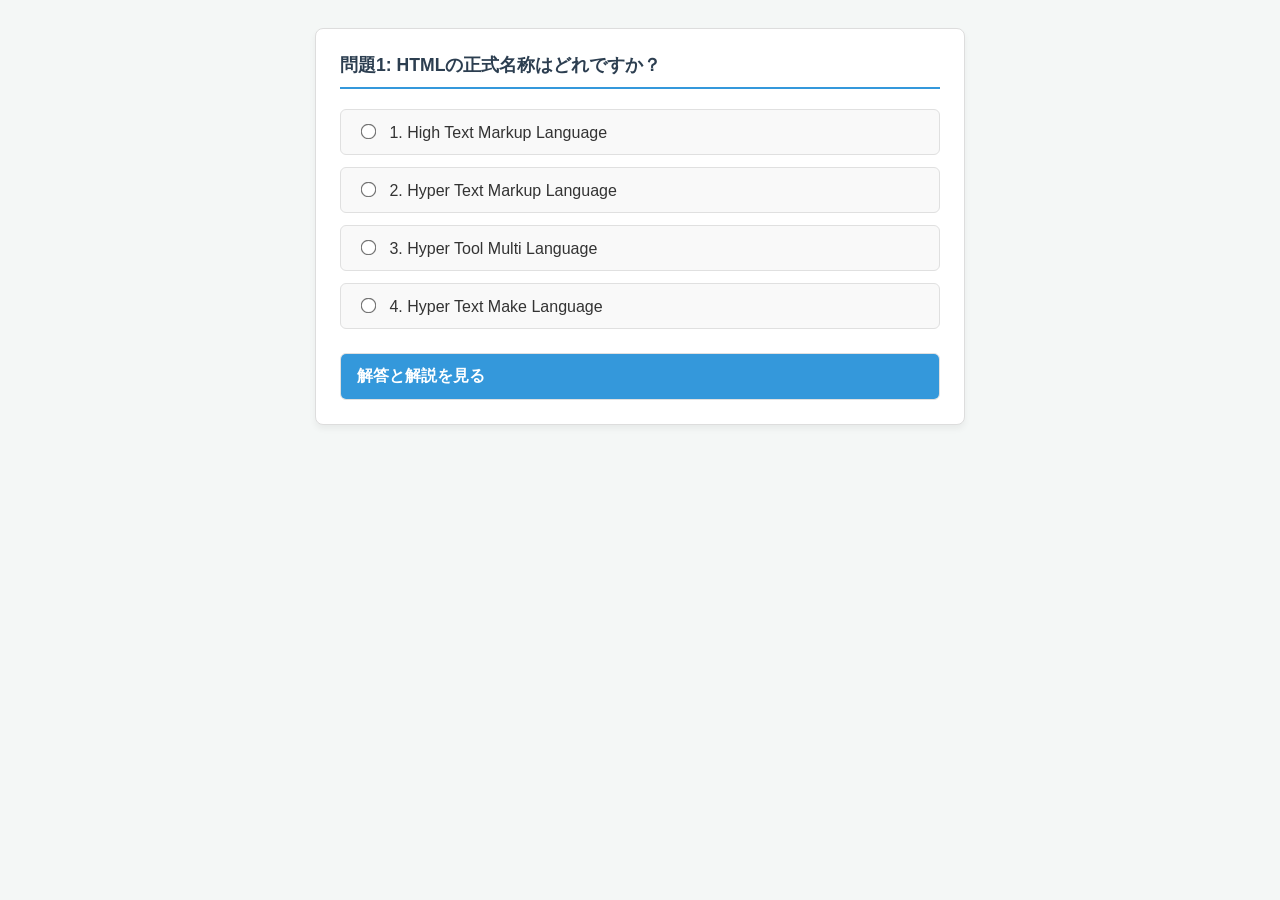
==== fe_proj/question00.html @ 0c220133 "Initial commit" ====
<!doctype html>
<html lang="ja">
    <head>
        <meta charset="UTF-8" />
        <title>HTML/CSS 4択問題</title>
        <link rel="stylesheet" href="style.css" />
    </head>
    <body>
        <div class="quiz-container">
            <h3 class="quiz-question">問題1: HTMLの正式名称はどれですか？</h3>

            <form class="quiz-options">
                <label>
                    <input type="radio" name="q1" value="1" /> 1. High Text
                    Markup Language
                </label>
                <label>
                    <input type="radio" name="q1" value="2" /> 2. Hyper Text
                    Markup Language
                </label>
                <label>
                    <input type="radio" name="q1" value="3" /> 3. Hyper Tool
                    Multi Language
                </label>
                <label>
                    <input type="radio" name="q1" value="4" /> 4. Hyper Text
                    Make Language
                </label>
            </form>

            <details class="quiz-answer">
                <summary>解答と解説を見る</summary>
                <div class="answer-content">
                    <p class="correct-answer">
                        <strong>正解：2. Hyper Text Markup Language</strong>
                    </p>
                    <p class="explanation">
                        <strong>解説：</strong><br />
                        HTMLは「Hyper Text Markup
                        Language（ハイパーテキスト・マークアップ・ランゲージ）」の略です。Webページの構造を作成するための言語として使用されます。
                    </p>
                </div>
            </details>
        </div>
    </body>
</html>
---- fe_proj/style.css ----
/* 全体のフォント設定 */
body {
    font-family:
        "Helvetica Neue", Arial, "Hiragino Kaku Gothic ProN", "Hiragino Sans",
        Meiryo, sans-serif;
    color: #333;
    padding: 20px;
    background-color: #f4f7f6;
}

/* 問題の枠組み */
.quiz-container {
    background-color: #ffffff;
    border: 1px solid #ddd;
    border-radius: 8px;
    padding: 24px;
    max-width: 600px;
    margin: 0 auto 24px auto;
    box-shadow: 0 4px 6px rgba(0, 0, 0, 0.05);
}

/* 問題文 */
.quiz-question {
    margin-top: 0;
    font-size: 1.1rem;
    color: #2c3e50;
    border-bottom: 2px solid #3498db;
    padding-bottom: 10px;
    margin-bottom: 20px;
}

/* 選択肢のレイアウト */
.quiz-options {
    display: flex;
    flex-direction: column;
    gap: 12px; /* 選択肢同士の隙間 */
    margin-bottom: 24px;
}

/* 選択肢のラベル（クリックしやすくする） */
.quiz-options label {
    display: block;
    padding: 12px 16px;
    background-color: #f9f9f9;
    border: 1px solid #e0e0e0;
    border-radius: 6px;
    cursor: pointer;
    transition: all 0.2s ease;
}

/* マウスを乗せた時の効果 */
.quiz-options label:hover {
    background-color: #eef5fa;
    border-color: #3498db;
}

/* ラジオボタン自体の余白調整 */
.quiz-options input[type="radio"] {
    margin-right: 10px;
    transform: scale(1.2); /* 少し大きくして押しやすく */
}

/* 解答・解説の開閉部分 */
.quiz-answer {
    background-color: #fcfcfc;
    border: 1px solid #e0e0e0;
    border-radius: 6px;
    overflow: hidden;
}

/* 「解答と解説を見る」のテキスト部分 */
.quiz-answer summary {
    padding: 12px 16px;
    font-weight: bold;
    color: #ffffff;
    background-color: #3498db;
    cursor: pointer;
    list-style: none; /* デフォルトの三角形を消す（一部ブラウザ用） */
}

/* デフォルトの三角形を消す（Safari等用） */
.quiz-answer summary::-webkit-details-marker {
    display: none;
}

/* 開いたときの解説の中身 */
.answer-content {
    padding: 16px;
    border-top: 1px solid #e0e0e0;
}

.correct-answer {
    color: #e74c3c;
    font-size: 1.1rem;
    margin-top: 0;
}

.explanation {
    margin-bottom: 0;
    line-height: 1.6;
}
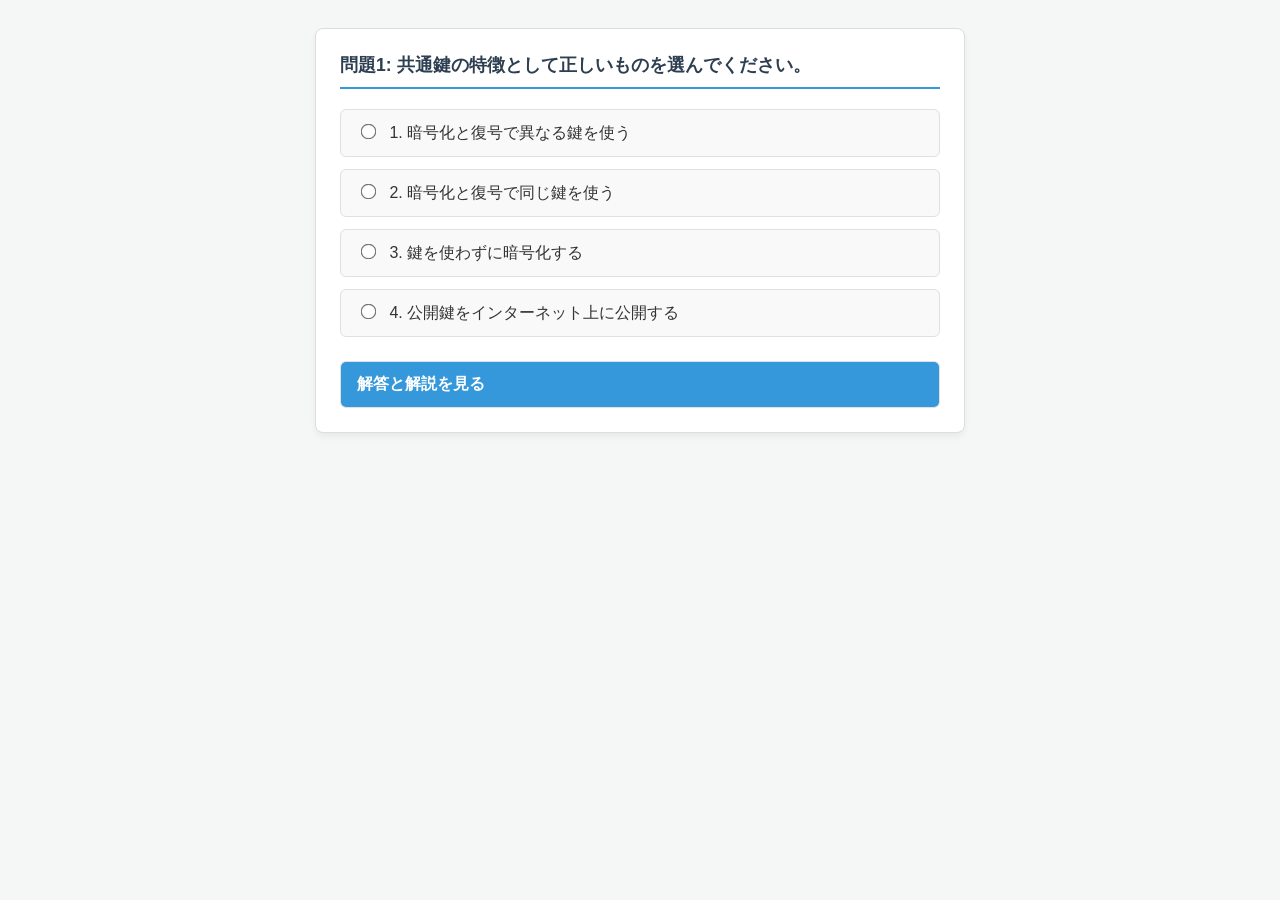
==== commit 73d11bf5: "問題１と３" ====
--- a/fe_proj/question00.html
+++ b/fe_proj/question00.html
@@ -7,24 +7,20 @@
     </head>
     <body>
         <div class="quiz-container">
-            <h3 class="quiz-question">問題1: HTMLの正式名称はどれですか？</h3>
+            <h3 class="quiz-question">問題1: 共通鍵の特徴として正しいものを選んでください。</h3>
 
             <form class="quiz-options">
                 <label>
-                    <input type="radio" name="q1" value="1" /> 1. High Text
-                    Markup Language
+                    <input type="radio" name="q1" value="1" /> 1. 暗号化と復号で異なる鍵を使う
                 </label>
                 <label>
-                    <input type="radio" name="q1" value="2" /> 2. Hyper Text
-                    Markup Language
+                    <input type="radio" name="q1" value="2" /> 2. 暗号化と復号で同じ鍵を使う
                 </label>
                 <label>
-                    <input type="radio" name="q1" value="3" /> 3. Hyper Tool
-                    Multi Language
+                    <input type="radio" name="q1" value="3" /> 3. 鍵を使わずに暗号化する
                 </label>
                 <label>
-                    <input type="radio" name="q1" value="4" /> 4. Hyper Text
-                    Make Language
+                    <input type="radio" name="q1" value="4" /> 4. 公開鍵をインターネット上に公開する
                 </label>
             </form>
 
@@ -32,12 +28,11 @@
                 <summary>解答と解説を見る</summary>
                 <div class="answer-content">
                     <p class="correct-answer">
-                        <strong>正解：2. Hyper Text Markup Language</strong>
+                        <strong>正解：2. 暗号化と復号で同じ鍵を使う</strong>
                     </p>
                     <p class="explanation">
                         <strong>解説：</strong><br />
-                        HTMLは「Hyper Text Markup
-                        Language（ハイパーテキスト・マークアップ・ランゲージ）」の略です。Webページの構造を作成するための言語として使用されます。
+                        「暗号化と復号で同じ鍵を使う」という部分が、共通鍵暗号方式の最大の特徴です。
                     </p>
                 </div>
             </details>
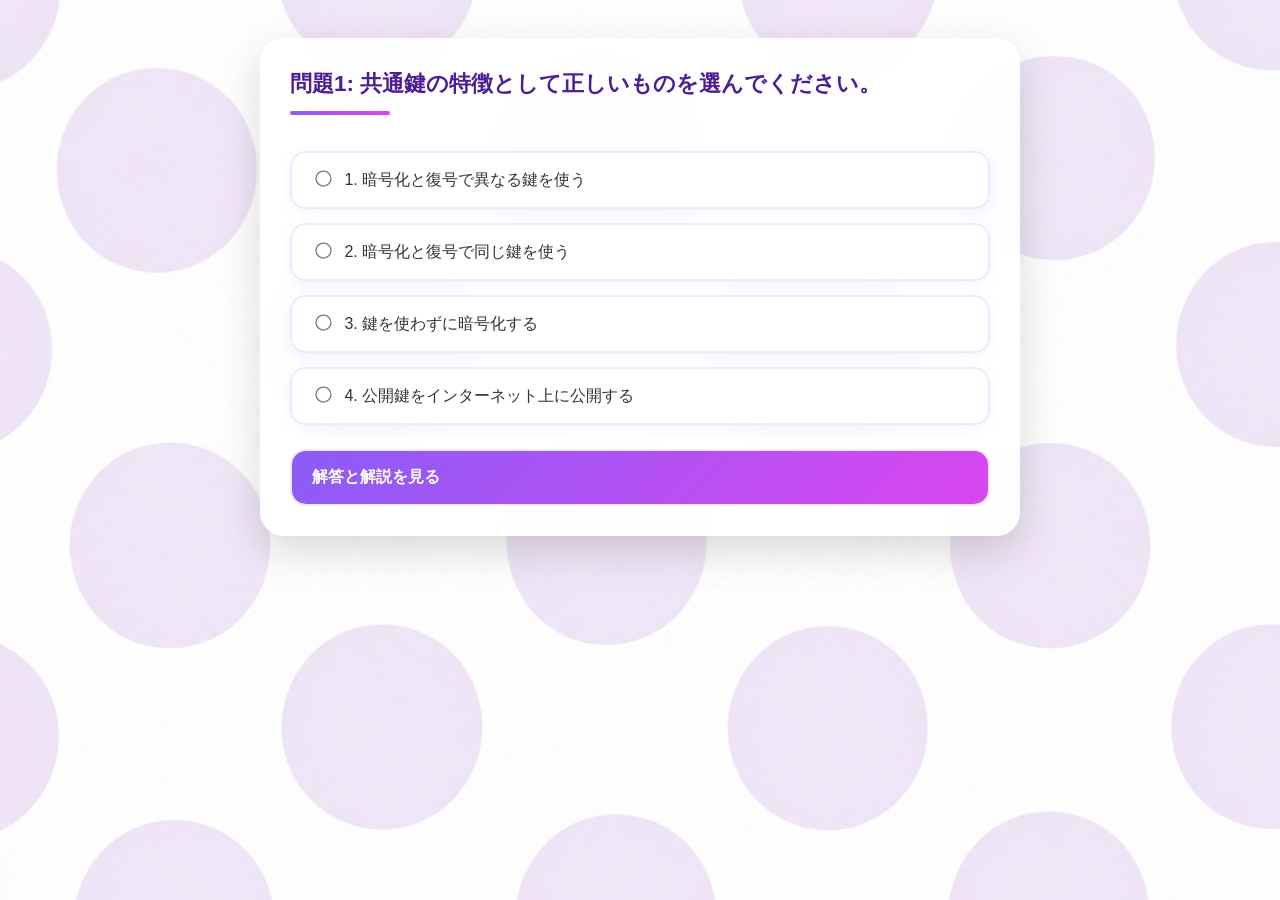
==== commit c01c492c: "indexとcssファイルの追加" ====
--- a/fe_proj/question00.html
+++ b/fe_proj/question00.html
@@ -32,7 +32,7 @@
                     </p>
                     <p class="explanation">
                         <strong>解説：</strong><br />
-                        「暗号化と復号で同じ鍵を使う」という部分が、共通鍵暗号方式の最大の特徴です。
+                        「暗号化と復号で同じ鍵を使う」という部分が、共通鍵暗号方式の最大の特徴です。しかし、暗号化に使用した鍵を手に入れることができたら、誰でも復号することができるという欠点があります。
                     </p>
                 </div>
             </details>
--- a/fe_proj/style.css
+++ b/fe_proj/style.css
@@ -1,101 +1,205 @@
-/* 全体のフォント設定 */
 body {
     font-family:
-        "Helvetica Neue", Arial, "Hiragino Kaku Gothic ProN", "Hiragino Sans",
-        Meiryo, sans-serif;
+        "Helvetica Neue",
+        Arial,
+        "Hiragino Kaku Gothic ProN",
+        "Hiragino Sans",
+        Meiryo,
+        sans-serif;
+
     color: #333;
-    padding: 20px;
-    background-color: #f4f7f6;
-}
-
-/* 問題の枠組み */
+
+    padding: 30px;
+
+    background-image: url("images/ChatGPT Image 2026年5月22日 13_41_34.png");
+    background-size: cover;
+    background-position: center;
+    background-repeat: no-repeat;
+    background-attachment: fixed;
+}
+
+/* 問題全体 */
 .quiz-container {
-    background-color: #ffffff;
-    border: 1px solid #ddd;
-    border-radius: 8px;
-    padding: 24px;
-    max-width: 600px;
-    margin: 0 auto 24px auto;
-    box-shadow: 0 4px 6px rgba(0, 0, 0, 0.05);
-}
-
-/* 問題文 */
+    background: rgba(255,255,255,0.88);
+
+    backdrop-filter: blur(10px);
+    -webkit-backdrop-filter: blur(10px);
+
+    border-radius: 24px;
+
+    padding: 30px;
+
+    max-width: 700px;
+
+    margin: 0 auto 30px auto;
+
+    box-shadow:
+        0 15px 40px rgba(0,0,0,0.15);
+
+    animation: fadeIn 0.6s ease;
+}
+
+/* 問題タイトル */
 .quiz-question {
     margin-top: 0;
-    font-size: 1.1rem;
-    color: #2c3e50;
-    border-bottom: 2px solid #3498db;
-    padding-bottom: 10px;
-    margin-bottom: 20px;
-}
-
-/* 選択肢のレイアウト */
+
+    font-size: 1.4rem;
+
+    font-weight: 800;
+
+    color: #4c1d95;
+
+    padding-bottom: 12px;
+
+    margin-bottom: 24px;
+
+    border-bottom: none;
+}
+
+.quiz-question::after {
+    content: "";
+
+    display: block;
+
+    width: 100px;
+    height: 4px;
+
+    margin-top: 12px;
+
+    border-radius: 10px;
+
+    background: linear-gradient(
+        90deg,
+        #8b5cf6,
+        #d946ef
+    );
+}
+
+/* 選択肢 */
 .quiz-options {
     display: flex;
     flex-direction: column;
-    gap: 12px; /* 選択肢同士の隙間 */
+    gap: 14px;
+
     margin-bottom: 24px;
 }
 
-/* 選択肢のラベル（クリックしやすくする） */
 .quiz-options label {
     display: block;
-    padding: 12px 16px;
-    background-color: #f9f9f9;
-    border: 1px solid #e0e0e0;
-    border-radius: 6px;
+
+    padding: 16px 20px;
+
+    background: rgba(255,255,255,0.9);
+
+    border: 2px solid #ede9fe;
+
+    border-radius: 16px;
+
     cursor: pointer;
-    transition: all 0.2s ease;
-}
-
-/* マウスを乗せた時の効果 */
+
+    transition: all 0.3s ease;
+
+    box-shadow:
+        0 4px 12px rgba(139,92,246,0.08);
+}
+
 .quiz-options label:hover {
-    background-color: #eef5fa;
-    border-color: #3498db;
-}
-
-/* ラジオボタン自体の余白調整 */
+    transform: translateY(-3px);
+
+    border-color: #a855f7;
+
+    background: #faf5ff;
+
+    box-shadow:
+        0 10px 20px rgba(139,92,246,0.15);
+}
+
+/* ラジオボタン */
 .quiz-options input[type="radio"] {
     margin-right: 10px;
-    transform: scale(1.2); /* 少し大きくして押しやすく */
-}
-
-/* 解答・解説の開閉部分 */
+
+    transform: scale(1.25);
+
+    accent-color: #8b5cf6;
+}
+
+/* 解答エリア */
 .quiz-answer {
-    background-color: #fcfcfc;
-    border: 1px solid #e0e0e0;
-    border-radius: 6px;
+    background: rgba(255,255,255,0.95);
+
+    border: 2px solid #ede9fe;
+
+    border-radius: 16px;
+
     overflow: hidden;
 }
 
-/* 「解答と解説を見る」のテキスト部分 */
+/* 解答ボタン */
 .quiz-answer summary {
-    padding: 12px 16px;
+    padding: 16px 20px;
+
     font-weight: bold;
-    color: #ffffff;
-    background-color: #3498db;
+
+    color: white;
+
     cursor: pointer;
-    list-style: none; /* デフォルトの三角形を消す（一部ブラウザ用） */
-}
-
-/* デフォルトの三角形を消す（Safari等用） */
+
+    list-style: none;
+
+    background: linear-gradient(
+        135deg,
+        #8b5cf6,
+        #d946ef
+    );
+
+    transition: 0.3s;
+}
+
+.quiz-answer summary:hover {
+    filter: brightness(1.05);
+}
+
 .quiz-answer summary::-webkit-details-marker {
     display: none;
 }
 
-/* 開いたときの解説の中身 */
+/* 解説 */
 .answer-content {
-    padding: 16px;
-    border-top: 1px solid #e0e0e0;
-}
-
+    padding: 20px;
+
+    border-top: 1px solid #ede9fe;
+}
+
+/* 正解 */
 .correct-answer {
-    color: #e74c3c;
-    font-size: 1.1rem;
+    color:deeppink;
+    
+
+    font-size: 1.2rem;
+
+    font-weight: bold;
+
     margin-top: 0;
 }
 
+/* 解説文 */
 .explanation {
+    line-height: 1.8;
+
+    color: #555;
+
     margin-bottom: 0;
-    line-height: 1.6;
-}
+}
+
+/* 表示アニメーション */
+@keyframes fadeIn {
+    from {
+        opacity: 0;
+        transform: translateY(15px);
+    }
+
+    to {
+        opacity: 1;
+        transform: translateY(0);
+    }
+}
